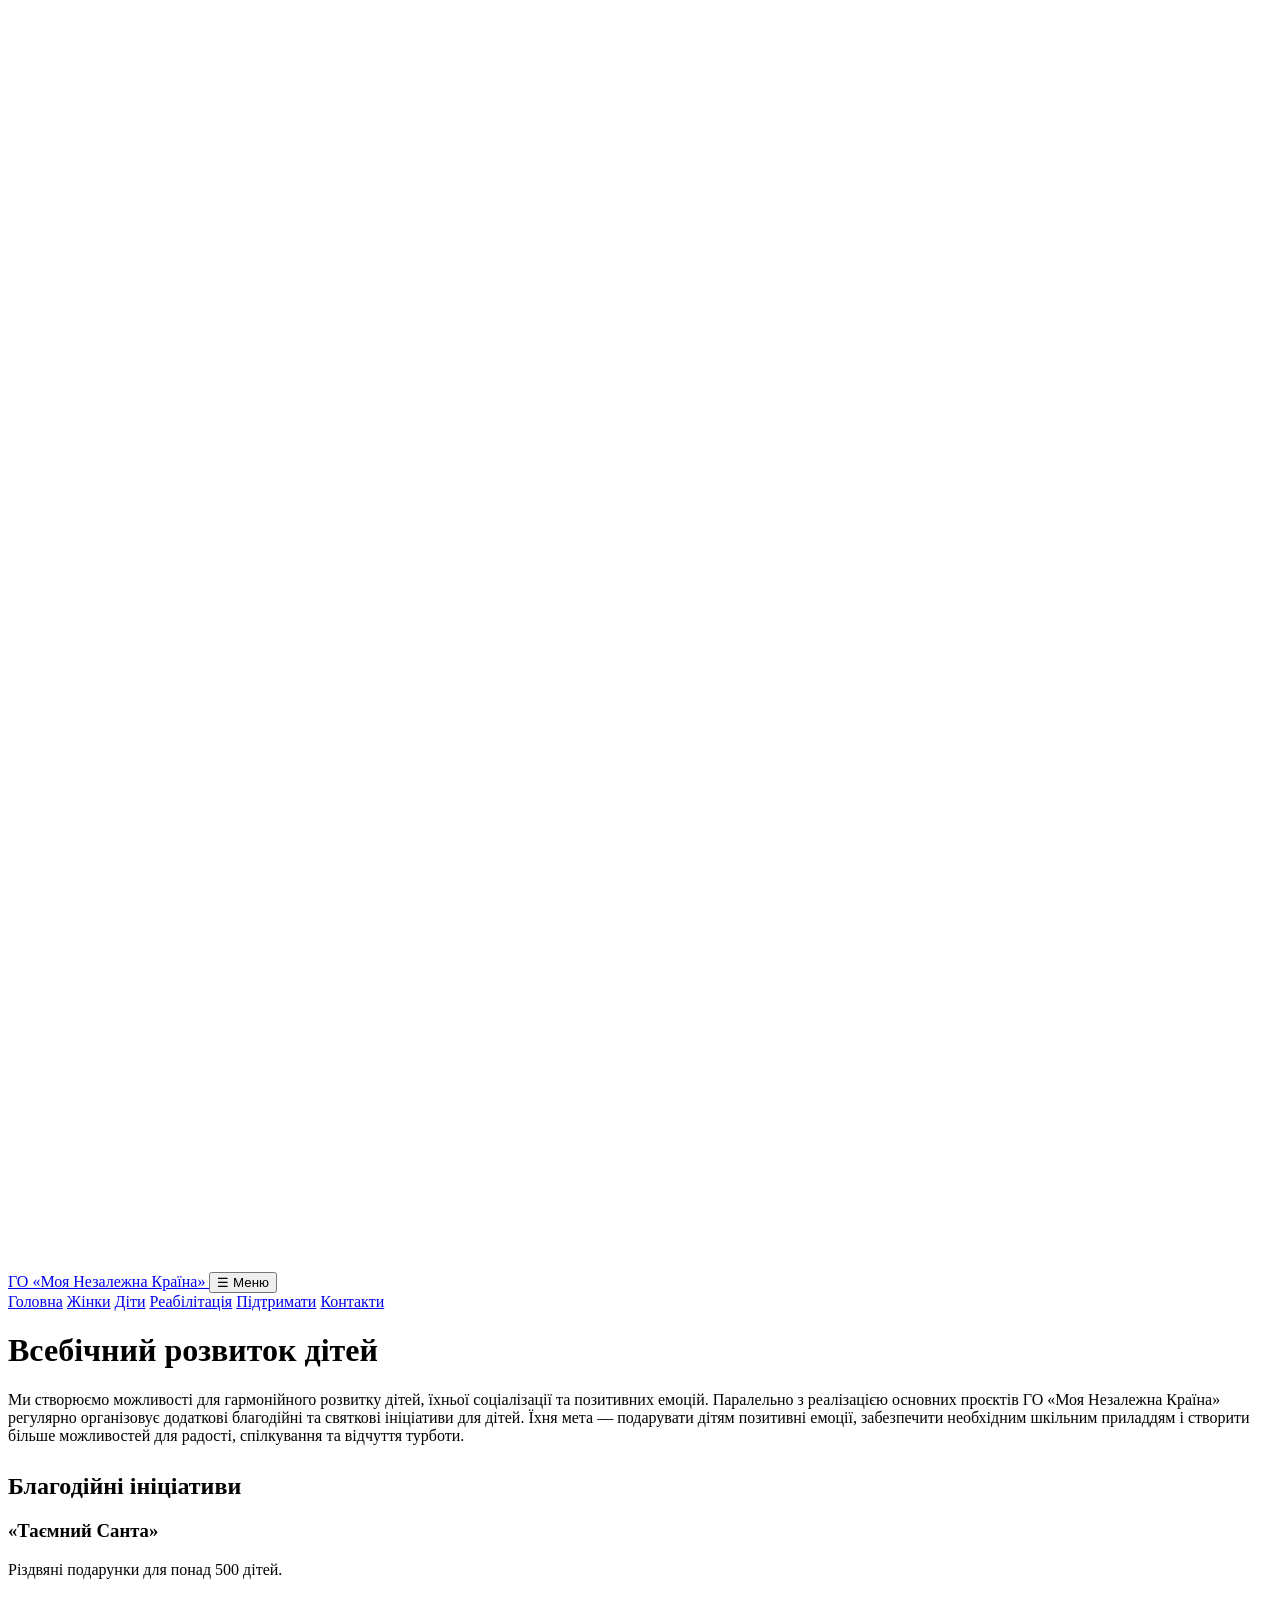
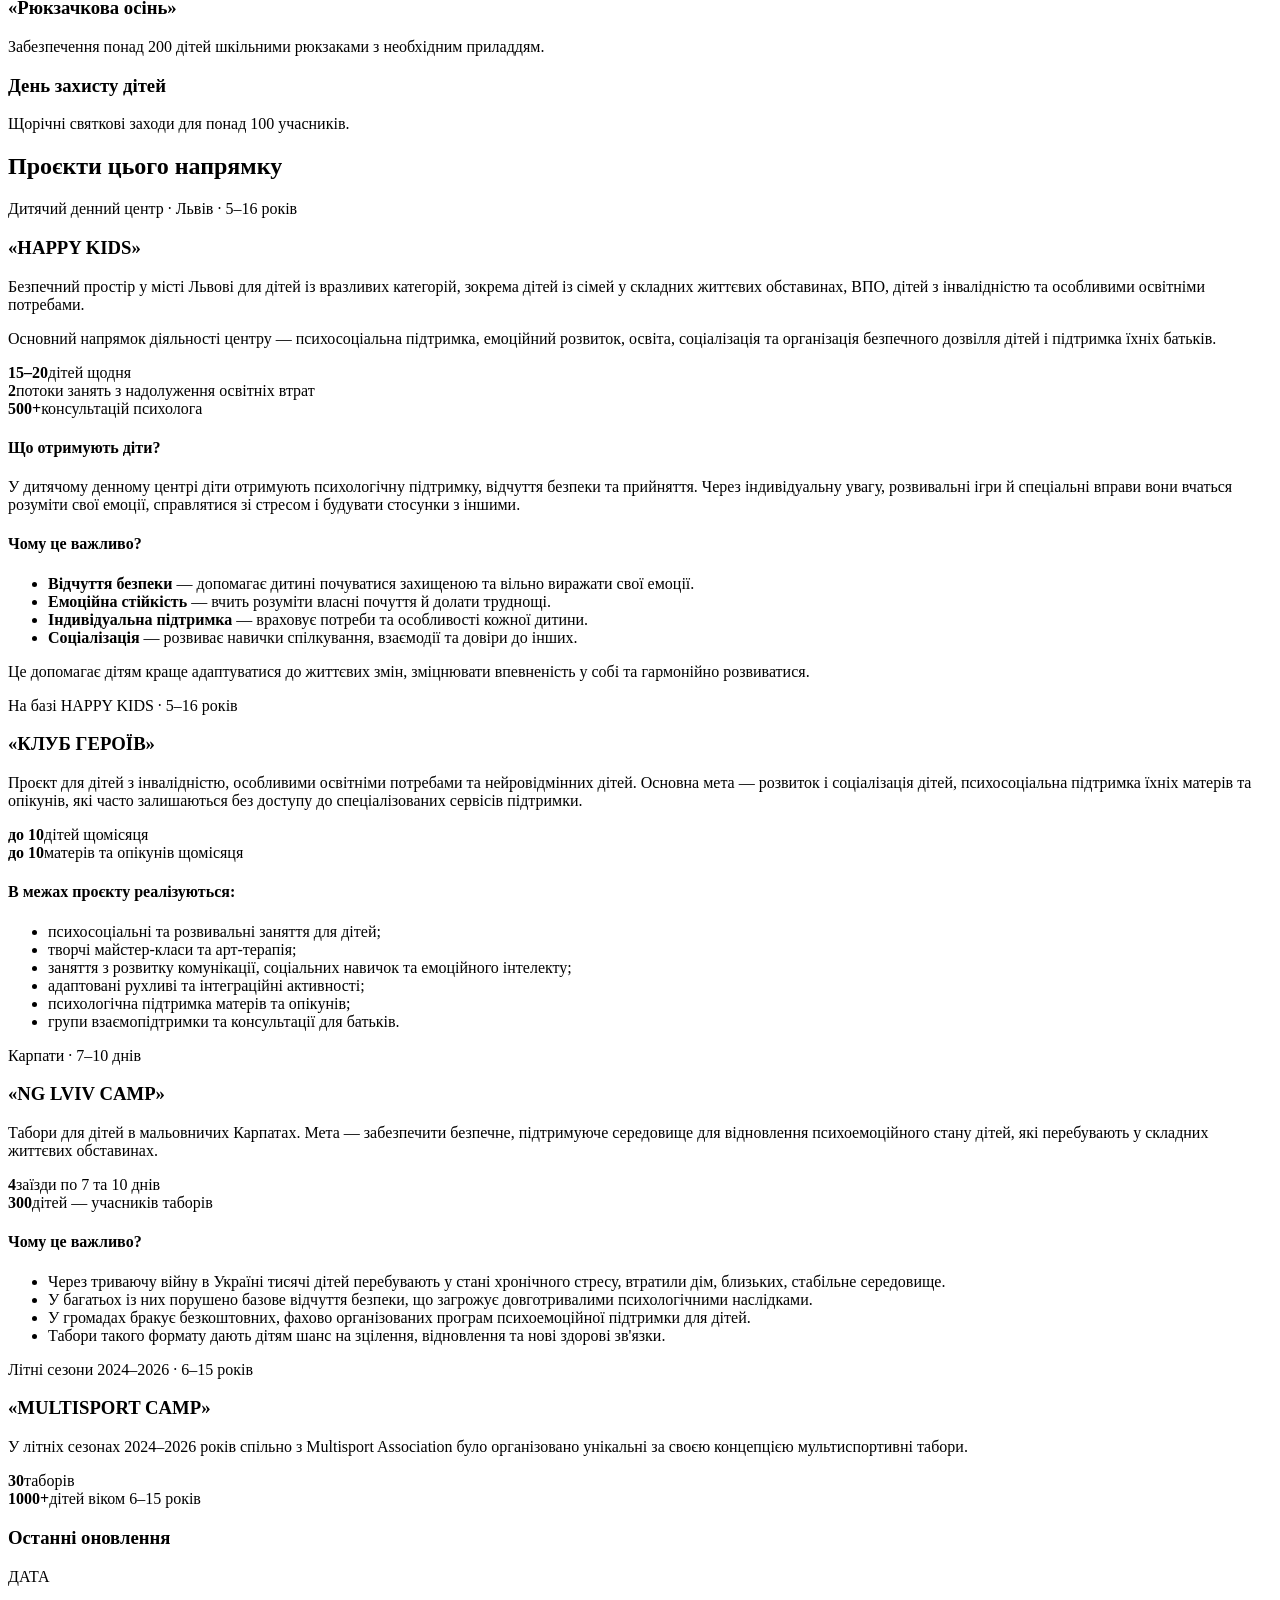
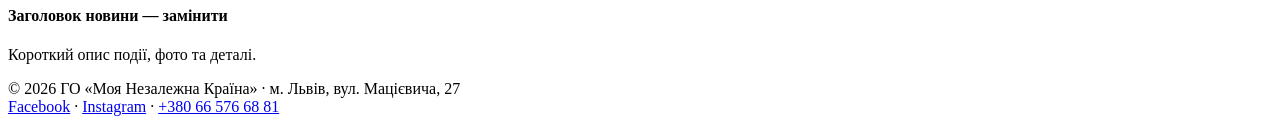
==== children.html @ 107d7c37 "Add children.html for HAPPY KIDS center This file contains the HTML structure for the 'children' pag" ====
<!DOCTYPE html>
<html lang="uk">
<head>
<meta charset="UTF-8">
<meta name="viewport" content="width=device-width, initial-scale=1.0">
<title>Дитячий центр HAPPY KIDS, дитячі табори, Клуб Героїв — Львів | ГО «Моя Незалежна Країна»</title>
<meta name="description" content="Дитячий денний центр HAPPY KIDS у Львові, «Клуб Героїв» для дітей з інвалідністю, табори NG LVIV CAMP у Карпатах та MULTISPORT CAMP, благодійні ініціативи для дітей.">
<link rel="preconnect" href="https://fonts.googleapis.com">
<link rel="preconnect" href="https://fonts.gstatic.com" crossorigin>
<link href="https://fonts.googleapis.com/css2?family=Baloo+2:wght@500;600;700;800&family=Nunito:wght@400;600;700;800&display=swap" rel="stylesheet">
<link rel="stylesheet" href="style.css">
</head>
<body>

<header>
  <div class="header-inner">
    <a class="brand" href="index.html">
      <!-- ЛОГОТИП: завантажте файл logo.png у папку images -->
      <img class="logo-img" src="images/logo.png" alt="Логотип ГО «Моя Незалежна Країна»"
           onerror="this.style.display='none';this.nextElementSibling.style.display='flex'">
      <span class="brand-mark"><svg viewBox="0 0 24 24" fill="none" xmlns="http://www.w3.org/2000/svg"><path d="M12 21s-7.5-4.6-10-9.1C.4 8.7 1.8 5 5.4 4.2 8 3.6 10 5 12 7.3 14 5 16 3.6 18.6 4.2 22.2 5 23.6 8.7 22 11.9 19.5 16.4 12 21 12 21z" fill="#ffffff"/></svg></span>
      ГО «Моя Незалежна Країна»
    </a>
    <button class="nav-toggle" onclick="document.getElementById('mainnav').classList.toggle('open')">☰ Меню</button>
    <nav id="mainnav">
      <a href="index.html">Головна</a>
      <a href="women.html">Жінки</a>
      <a href="children.html" class="active">Діти</a>
      <a href="rehab.html">Реабілітація</a>
      <a href="support.html">Підтримати</a>
      <a href="contact.html">Контакти</a>
    </nav>
  </div>
</header>

<main>

<div class="wrap">
  <div class="page-hero">
    <h1>Всебічний розвиток дітей</h1>
    <div class="underline"></div>
  </div>
</div>

<section>
  <div class="wrap">
    <div class="prose">
      <p>Ми створюємо можливості для гармонійного розвитку дітей, їхньої соціалізації та позитивних емоцій. Паралельно з реалізацією основних проєктів ГО «Моя Незалежна Країна» регулярно організовує додаткові благодійні та святкові ініціативи для дітей. Їхня мета — подарувати дітям позитивні емоції, забезпечити необхідним шкільним приладдям і створити більше можливостей для радості, спілкування та відчуття турботи.</p>
    </div>

    <div class="section-head" style="margin-top:28px;">
      <h2>Благодійні ініціативи</h2>
      <div class="underline"></div>
    </div>
    <div class="card-grid">
      <div class="card"><h3>«Таємний Санта»</h3><p>Різдвяні подарунки для понад 500 дітей.</p></div>
      <div class="card"><h3>«Рюкзачкова осінь»</h3><p>Забезпечення понад 200 дітей шкільними рюкзаками з необхідним приладдям.</p></div>
      <div class="card"><h3>День захисту дітей</h3><p>Щорічні святкові заходи для понад 100 учасників.</p></div>
    </div>

    <div class="photo-trio">
      <div class="img-slot" data-label="Фото: «Таємний Санта»"><img src="images/kids-initiative-1.jpg" alt="Фото: «Таємний Санта»" loading="lazy" onerror="this.remove()"></div>
      <div class="img-slot" data-label="Фото: «Рюкзачкова осінь»"><img src="images/kids-initiative-2.jpg" alt="Фото: «Рюкзачкова осінь»" loading="lazy" onerror="this.remove()"></div>
      <div class="img-slot" data-label="Фото: День захисту дітей"><img src="images/kids-initiative-3.jpg" alt="Фото: День захисту дітей" loading="lazy" onerror="this.remove()"></div>
    </div>
  </div>
</section>

<section class="soft">
  <div class="wrap">
    <div class="section-head">
      <h2>Проєкти цього напрямку</h2>
      <div class="underline"></div>
    </div>

    <div class="project">
      <div>
        <span class="tag">Дитячий денний центр · Львів · 5–16 років</span>
        <h3>«HAPPY KIDS»</h3>
        <p>Безпечний простір у місті Львові для дітей із вразливих категорій, зокрема дітей із сімей у складних життєвих обставинах, ВПО, дітей з інвалідністю та особливими освітніми потребами.</p>
        <p>Основний напрямок діяльності центру — психосоціальна підтримка, емоційний розвиток, освіта, соціалізація та організація безпечного дозвілля дітей і підтримка їхніх батьків.</p>
        <div class="mini-numbers">
          <div><b>15–20</b>дітей щодня</div>
          <div><b>2</b>потоки занять з надолуження освітніх втрат</div>
          <div><b>500+</b>консультацій психолога</div>
        </div>
      </div>
      <div>
        <div class="img-slot" data-label="Фото: дитячий центр HAPPY KIDS"><img src="images/happykids-1.jpg" alt="Фото: дитячий центр HAPPY KIDS" loading="lazy" onerror="this.remove()"></div>
        <h4>Що отримують діти?</h4>
        <p>У дитячому денному центрі діти отримують психологічну підтримку, відчуття безпеки та прийняття. Через індивідуальну увагу, розвивальні ігри й спеціальні вправи вони вчаться розуміти свої емоції, справлятися зі стресом і будувати стосунки з іншими.</p>
        <h4>Чому це важливо?</h4>
        <ul>
          <li><b>Відчуття безпеки</b> — допомагає дитині почуватися захищеною та вільно виражати свої емоції.</li>
          <li><b>Емоційна стійкість</b> — вчить розуміти власні почуття й долати труднощі.</li>
          <li><b>Індивідуальна підтримка</b> — враховує потреби та особливості кожної дитини.</li>
          <li><b>Соціалізація</b> — розвиває навички спілкування, взаємодії та довіри до інших.</li>
        </ul>
        <p>Це допомагає дітям краще адаптуватися до життєвих змін, зміцнювати впевненість у собі та гармонійно розвиватися.</p>
      </div>
    </div>

    <div class="project">
      <div>
        <span class="tag">На базі HAPPY KIDS · 5–16 років</span>
        <h3>«КЛУБ ГЕРОЇВ»</h3>
        <p>Проєкт для дітей з інвалідністю, особливими освітніми потребами та нейровідмінних дітей. Основна мета — розвиток і соціалізація дітей, психосоціальна підтримка їхніх матерів та опікунів, які часто залишаються без доступу до спеціалізованих сервісів підтримки.</p>
        <div class="mini-numbers">
          <div><b>до 10</b>дітей щомісяця</div>
          <div><b>до 10</b>матерів та опікунів щомісяця</div>
        </div>
      </div>
      <div>
        <div class="img-slot" data-label="Фото: «Клуб Героїв»"><img src="images/heroes-1.jpg" alt="Фото: «Клуб Героїв»" loading="lazy" onerror="this.remove()"></div>
        <h4>В межах проєкту реалізуються:</h4>
        <ul>
          <li>психосоціальні та розвивальні заняття для дітей;</li>
          <li>творчі майстер-класи та арт-терапія;</li>
          <li>заняття з розвитку комунікації, соціальних навичок та емоційного інтелекту;</li>
          <li>адаптовані рухливі та інтеграційні активності;</li>
          <li>психологічна підтримка матерів та опікунів;</li>
          <li>групи взаємопідтримки та консультації для батьків.</li>
        </ul>
      </div>
    </div>

    <div class="project">
      <div>
        <span class="tag">Карпати · 7–10 днів</span>
        <h3>«NG LVIV CAMP»</h3>
        <p>Табори для дітей в мальовничих Карпатах. Мета — забезпечити безпечне, підтримуюче середовище для відновлення психоемоційного стану дітей, які перебувають у складних життєвих обставинах.</p>
        <div class="mini-numbers">
          <div><b>4</b>заїзди по 7 та 10 днів</div>
          <div><b>300</b>дітей — учасників таборів</div>
        </div>
      </div>
      <div>
        <div class="img-slot" data-label="Фото: NG LVIV CAMP"><img src="images/camp-1.jpg" alt="Фото: NG LVIV CAMP" loading="lazy" onerror="this.remove()"></div>
        <h4>Чому це важливо?</h4>
        <ul>
          <li>Через триваючу війну в Україні тисячі дітей перебувають у стані хронічного стресу, втратили дім, близьких, стабільне середовище.</li>
          <li>У багатьох із них порушено базове відчуття безпеки, що загрожує довготривалими психологічними наслідками.</li>
          <li>У громадах бракує безкоштовних, фахово організованих програм психоемоційної підтримки для дітей.</li>
          <li>Табори такого формату дають дітям шанс на зцілення, відновлення та нові здорові зв'язки.</li>
        </ul>
      </div>
    </div>

    <div class="project">
      <div>
        <span class="tag">Літні сезони 2024–2026 · 6–15 років</span>
        <h3>«MULTISPORT CAMP»</h3>
        <p>У літніх сезонах 2024–2026 років спільно з Multisport Association було організовано унікальні за своєю концепцією мультиспортивні табори.</p>
        <div class="mini-numbers">
          <div><b>30</b>таборів</div>
          <div><b>1000+</b>дітей віком 6–15 років</div>
        </div>
      </div>
      <div>
        <div class="img-slot" data-label="Фото: MULTISPORT CAMP"><img src="images/multisport-1.jpg" alt="Фото: MULTISPORT CAMP" loading="lazy" onerror="this.remove()"></div>
      </div>
    </div>
  </div>
</section>

<section>
  <div class="wrap">
    
    <div class="updates">
      <h3 class="label">Останні оновлення</h3>
      <div class="update-item">
        <div class="update-date">ДАТА</div>
        <div><h4>Заголовок новини — замінити</h4><p>Короткий опис події, фото та деталі.</p></div>
      </div>
    </div>
  </div>
</section>

</main>

<footer>
  <div class="wrap foot">
    <div>© 2026 ГО «Моя Незалежна Країна» · м. Львів, вул. Мацієвича, 27</div>
    <div>
      <a href="https://www.facebook.com/mnk.org" target="_blank" rel="noopener">Facebook</a> ·
      <a href="https://www.instagram.com/moyanezalejnaua/" target="_blank" rel="noopener">Instagram</a> ·
      <a href="tel:+380665766881">+380 66 576 68 81</a>
    </div>
  </div>
</footer>

</body>
</html>
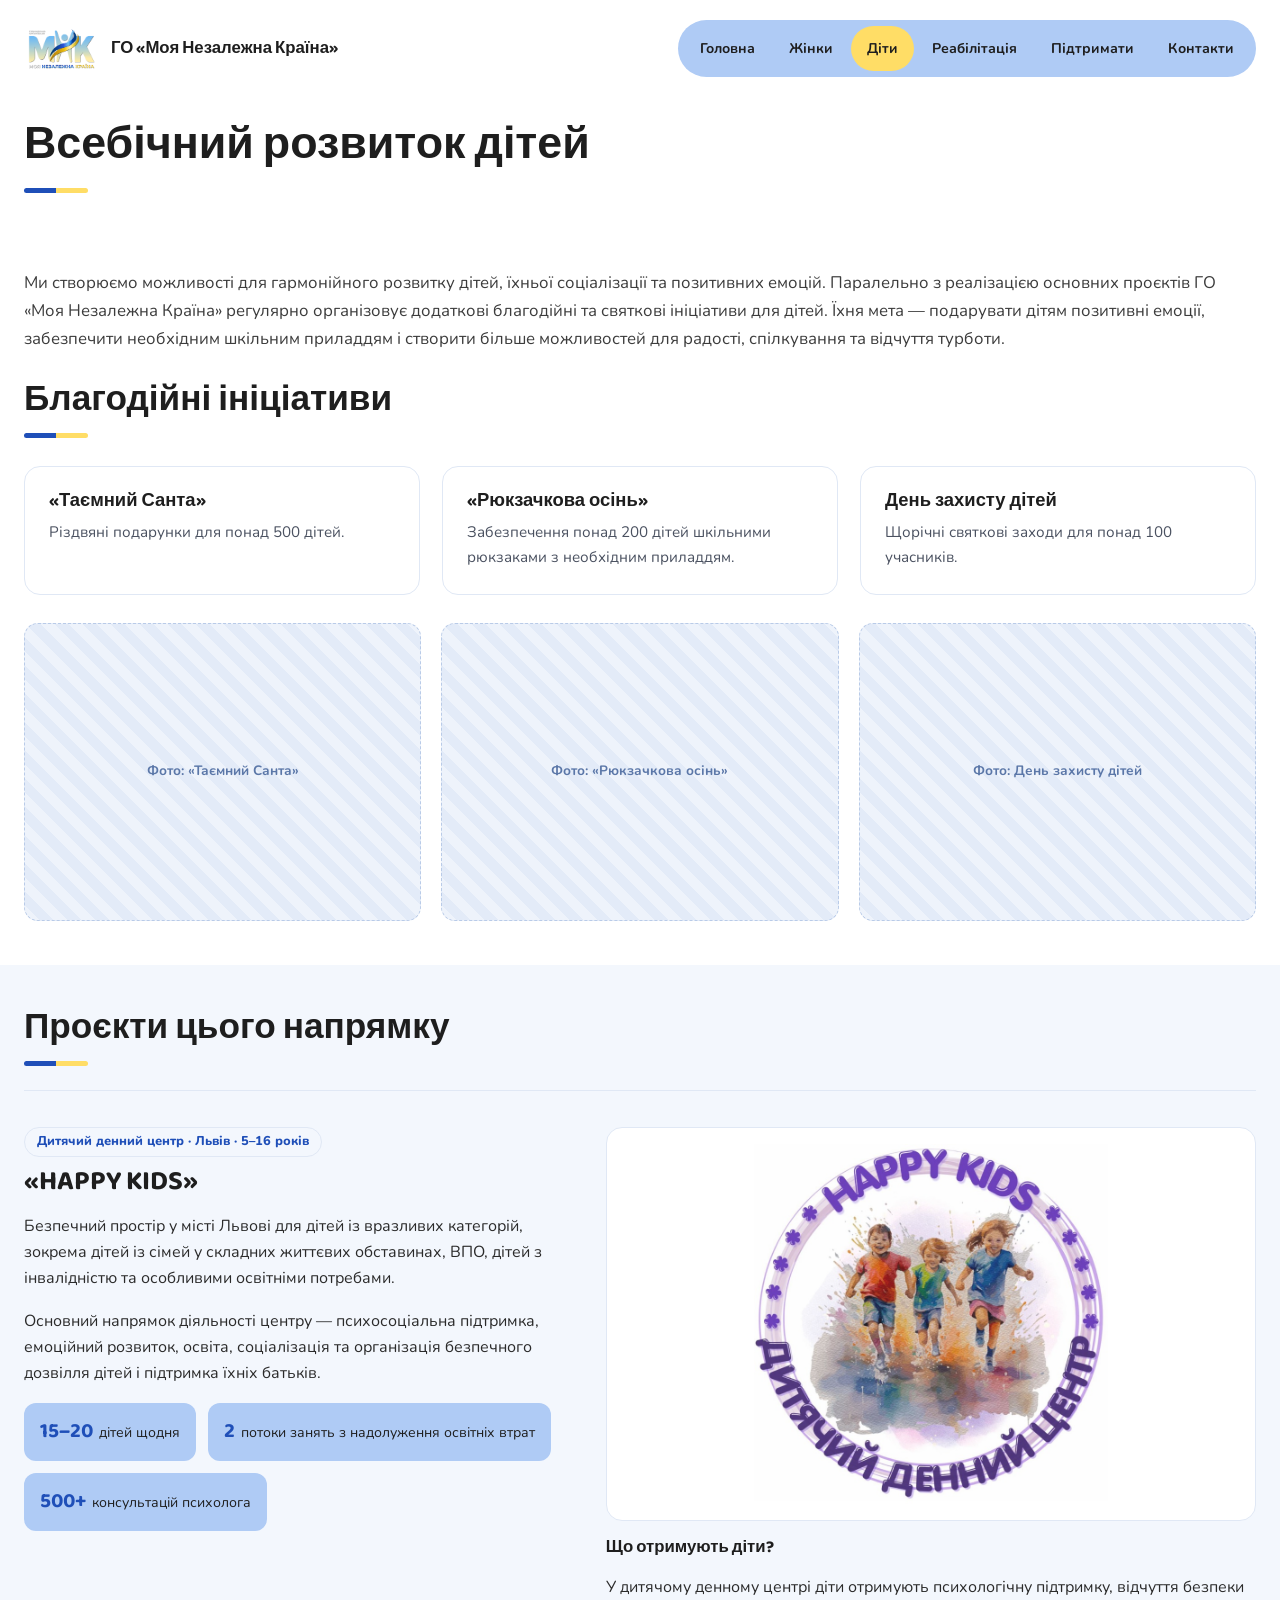
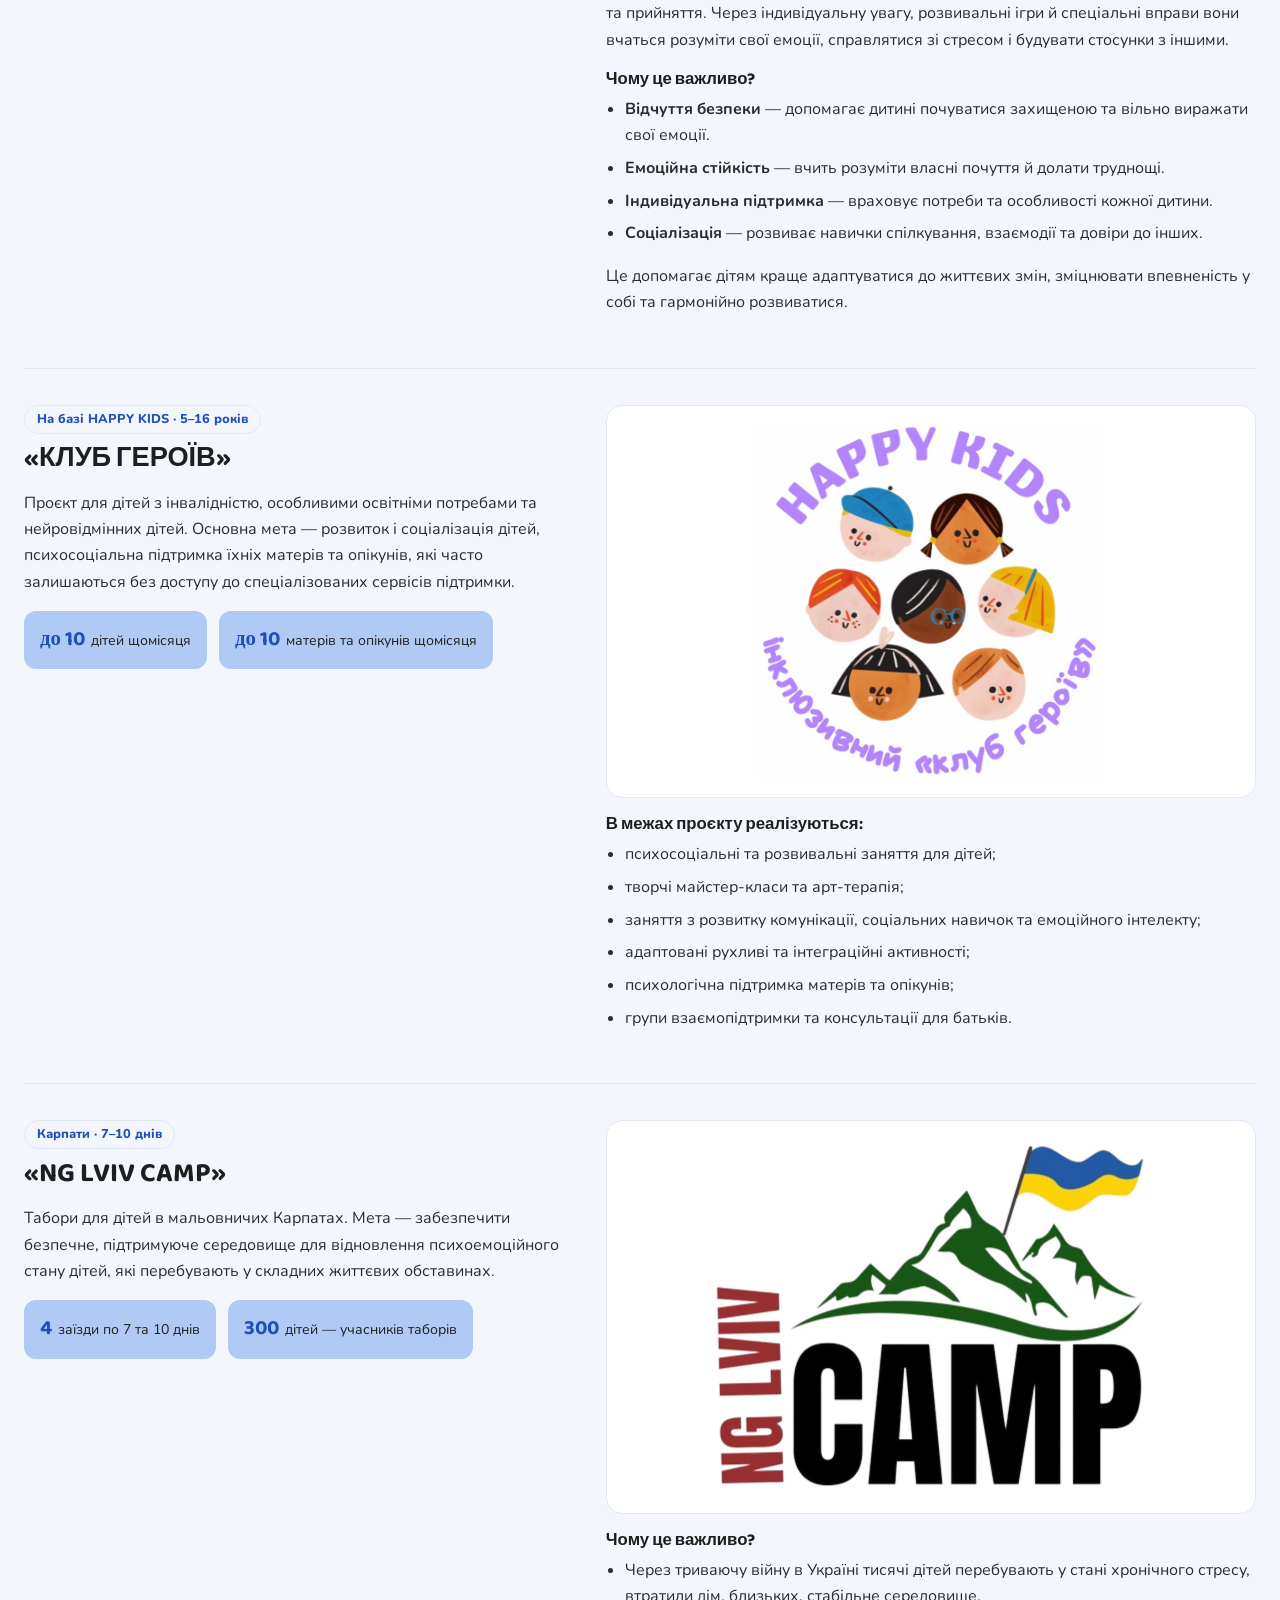
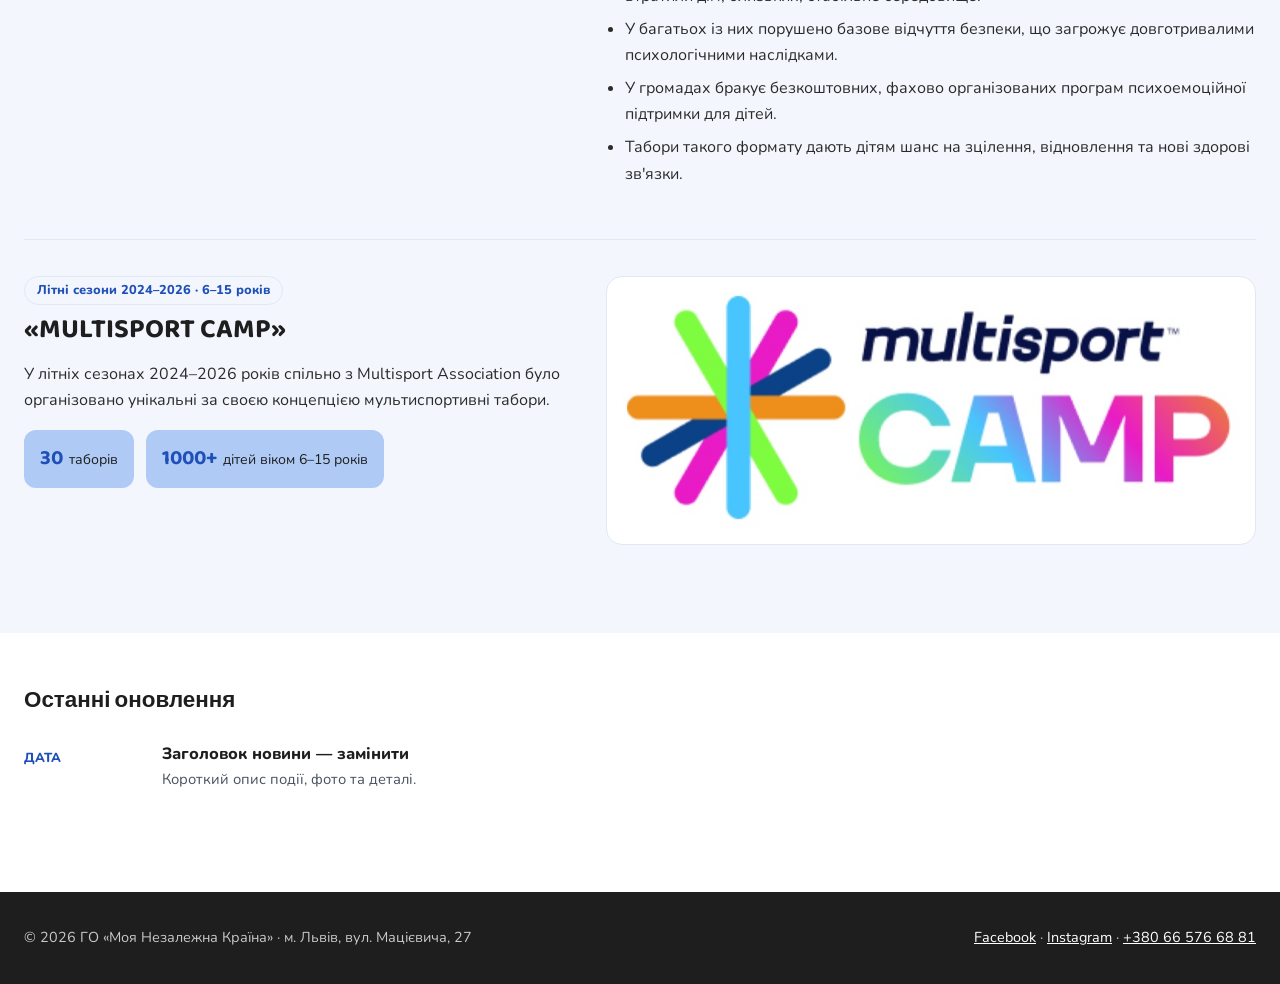
==== commit 8985680c: "Restructure homepage and restyle site in logo colours - Homepage: full-width hero with buttons, 10 0" ====
--- a/children.html
+++ b/children.html
@@ -86,7 +86,7 @@
         </div>
       </div>
       <div>
-        <div class="img-slot" data-label="Фото: дитячий центр HAPPY KIDS"><img src="images/happykids-1.jpg" alt="Фото: дитячий центр HAPPY KIDS" loading="lazy" onerror="this.remove()"></div>
+        <div class="project-logo"><img src="images/happykids-logo.jpg" alt="Логотип дитячого денного центру HAPPY KIDS" loading="lazy"></div>
         <h4>Що отримують діти?</h4>
         <p>У дитячому денному центрі діти отримують психологічну підтримку, відчуття безпеки та прийняття. Через індивідуальну увагу, розвивальні ігри й спеціальні вправи вони вчаться розуміти свої емоції, справлятися зі стресом і будувати стосунки з іншими.</p>
         <h4>Чому це важливо?</h4>
@@ -111,7 +111,7 @@
         </div>
       </div>
       <div>
-        <div class="img-slot" data-label="Фото: «Клуб Героїв»"><img src="images/heroes-1.jpg" alt="Фото: «Клуб Героїв»" loading="lazy" onerror="this.remove()"></div>
+        <div class="project-logo"><img src="images/heroes-logo.jpg" alt="Логотип інклюзивного «Клубу героїв» HAPPY KIDS" loading="lazy"></div>
         <h4>В межах проєкту реалізуються:</h4>
         <ul>
           <li>психосоціальні та розвивальні заняття для дітей;</li>
@@ -135,7 +135,7 @@
         </div>
       </div>
       <div>
-        <div class="img-slot" data-label="Фото: NG LVIV CAMP"><img src="images/camp-1.jpg" alt="Фото: NG LVIV CAMP" loading="lazy" onerror="this.remove()"></div>
+        <div class="project-logo"><img src="images/nglvivcamp-logo.jpg" alt="Логотип NG LVIV CAMP" loading="lazy"></div>
         <h4>Чому це важливо?</h4>
         <ul>
           <li>Через триваючу війну в Україні тисячі дітей перебувають у стані хронічного стресу, втратили дім, близьких, стабільне середовище.</li>
@@ -157,7 +157,7 @@
         </div>
       </div>
       <div>
-        <div class="img-slot" data-label="Фото: MULTISPORT CAMP"><img src="images/multisport-1.jpg" alt="Фото: MULTISPORT CAMP" loading="lazy" onerror="this.remove()"></div>
+        <div class="project-logo"><img src="images/multisport-logo.jpg" alt="Логотип MULTISPORT CAMP" loading="lazy"></div>
       </div>
     </div>
   </div>
--- a/style.css
+++ b/style.css
@@ -0,0 +1,281 @@
+:root{
+  --accent:#AFCBF5;
+  --accent-dark:#1F4FB8;
+  --yellow:#FFDD66;
+  --ink:#1E1E1E;
+  --charcoal:#2B2B2B;
+  --paper:#FFFFFF;
+  --soft:#F3F7FD;
+  --line:#E0E8F5;
+}
+*{box-sizing:border-box;}
+html{scroll-behavior:smooth;}
+body{
+  margin:0;
+  font-family:'Nunito',sans-serif;
+  color:var(--charcoal);
+  background:var(--paper);
+  line-height:1.65;
+}
+h1,h2,h3,h4{
+  font-family:'Baloo 2',sans-serif;
+  color:var(--ink);
+  margin:0 0 .4em 0;
+  line-height:1.1;
+  font-weight:700;
+}
+a{color:var(--accent-dark);}
+img{max-width:100%;display:block;}
+.wrap{max-width:1280px;margin:0 auto;padding:0 24px;}
+
+/* HEADER */
+header{background:var(--paper);padding:20px 0;}
+.header-inner{
+  max-width:1280px;margin:0 auto;padding:0 24px;
+  display:flex;align-items:center;justify-content:space-between;gap:16px;
+}
+.brand{
+  display:flex;align-items:center;gap:12px;
+  font-family:'Baloo 2',sans-serif;font-size:1.05rem;font-weight:700;
+  color:var(--ink);text-decoration:none;flex-shrink:0;white-space:nowrap;
+}
+.brand .logo-img{height:50px;width:auto;}
+.brand-mark{
+  width:46px;height:46px;border-radius:50%;background:var(--accent);
+  display:none;align-items:center;justify-content:center;flex-shrink:0;
+}
+.brand-mark svg{width:22px;height:22px;}
+
+nav{
+  display:flex;flex-wrap:nowrap;gap:2px;
+  background:var(--accent);border-radius:40px;padding:6px;
+  overflow-x:auto;scrollbar-width:none;
+}
+nav::-webkit-scrollbar{display:none;}
+nav a{
+  color:var(--ink);text-decoration:none;
+  font-family:'Nunito',sans-serif;font-size:.88rem;font-weight:700;
+  padding:11px 16px;border-radius:30px;white-space:nowrap;flex-shrink:0;
+  transition:background .15s,color .15s;
+}
+nav a:hover{background:rgba(255,255,255,.45);}
+nav a.active{background:var(--yellow);color:var(--ink);}
+.nav-toggle{
+  display:none;background:var(--accent);border:none;color:var(--ink);
+  padding:10px 16px;border-radius:30px;font-size:.95rem;font-weight:700;cursor:pointer;
+}
+@media (max-width:980px){
+  .header-inner{flex-wrap:wrap;}
+  nav{display:none;width:100%;flex-direction:column;margin-top:12px;border-radius:16px;}
+  nav.open{display:flex;}
+  .nav-toggle{display:block;}
+  nav a{border-radius:10px;}
+}
+
+/* IMAGE SLOTS: show a placeholder until the real photo exists */
+.img-slot{
+  position:relative;aspect-ratio:4/3;border-radius:14px;overflow:hidden;
+  background:repeating-linear-gradient(45deg,#EEF3FB,#EEF3FB 10px,#E3EBF8 10px,#E3EBF8 20px);
+  border:1px dashed #b9cbe8;
+}
+.img-slot::before{
+  content:attr(data-label);position:absolute;inset:0;z-index:0;
+  display:flex;align-items:center;justify-content:center;text-align:center;
+  padding:12px;color:#5b77a8;font-size:.85rem;font-weight:700;
+}
+.img-slot img{
+  position:absolute;inset:0;z-index:1;width:100%;height:100%;object-fit:cover;
+}
+.img-slot.wide{aspect-ratio:5/4;border-radius:18px;}
+
+/* HERO */
+.hero{padding:20px 0 0;}
+.hero-grid{display:grid;grid-template-columns:1fr 1.1fr;gap:40px;align-items:center;}
+.hero h1{font-size:3.2rem;text-transform:uppercase;letter-spacing:.5px;}
+.hero p.lede{font-size:1.1rem;max-width:520px;color:#454545;margin-top:20px;}
+.page-hero{padding:24px 0 8px;}
+.page-hero h1{font-size:2.8rem;}
+@media (max-width:920px){
+  .hero-grid{grid-template-columns:1fr;}
+  .hero h1{font-size:2.2rem;}
+  .page-hero h1{font-size:2rem;}
+}
+
+/* SECTIONS */
+main section{padding:44px 0;}
+.section-head h2{font-size:2.2rem;}
+.underline{width:64px;height:5px;background:linear-gradient(90deg,var(--accent-dark) 50%,var(--yellow) 50%);border-radius:4px;margin:14px 0 24px;}
+.prose{font-size:1.05rem;color:#3c3c3c;}
+.prose p{margin:0 0 1em;}
+.prose ul{padding-left:1.2em;margin:0 0 1em;}
+.prose li{margin-bottom:.5em;}
+.soft{background:var(--soft);}
+
+.card-grid{
+  display:grid;grid-template-columns:repeat(auto-fit,minmax(260px,1fr));
+  gap:22px;margin-top:28px;
+}
+.card{
+  background:var(--paper);border:1px solid var(--line);border-radius:16px;padding:24px;
+}
+.soft .card{background:var(--paper);}
+.card h3{font-size:1.15rem;margin-bottom:8px;}
+.card p{font-size:.95rem;color:#4a5160;margin:0;}
+.card-link{
+  display:block;text-decoration:none;background:var(--soft);
+  border:1px solid var(--line);border-radius:16px;padding:26px;
+  transition:transform .15s,box-shadow .15s,border-color .15s;
+}
+.card-link:hover{transform:translateY(-3px);box-shadow:0 10px 24px rgba(0,0,0,.07);border-color:var(--accent);}
+.card-link h3{font-size:1.2rem;margin-bottom:8px;}
+.card-link p{font-size:.95rem;color:#4a5160;margin:0;}
+.card-arrow{display:inline-block;margin-top:14px;font-weight:800;color:var(--accent-dark);font-size:.9rem;}
+
+/* NUMBERS BAR */
+.numbers{
+  display:grid;grid-template-columns:repeat(auto-fit,minmax(180px,1fr));gap:24px;
+  background:var(--accent);border-radius:18px;padding:30px 32px;margin:28px 0;
+}
+.numbers b{display:block;font-family:'Baloo 2';font-size:2.6rem;line-height:1;color:var(--accent-dark);}
+.numbers span{display:block;margin-top:8px;font-size:.9rem;color:var(--ink);}
+
+/* PROJECT BLOCKS */
+.project{
+  display:grid;grid-template-columns:1fr 1.2fr;gap:40px;align-items:start;
+  padding:36px 0;border-top:1px solid var(--line);
+}
+.project:first-of-type,h3 + .project{border-top:none;}
+.project h3{font-size:1.7rem;}
+.project .tag{
+  display:inline-block;background:var(--soft);border:1px solid var(--line);
+  border-radius:20px;padding:3px 12px;font-size:.8rem;font-weight:800;color:var(--accent-dark);margin-bottom:10px;
+}
+.project h4{font-size:1.05rem;margin:18px 0 6px;}
+.project ul{padding-left:1.2em;margin:0 0 1em;}
+.project li{margin-bottom:.4em;}
+.project .mini-numbers{
+  display:flex;flex-wrap:wrap;gap:12px;margin-top:16px;
+}
+.project .mini-numbers div{
+  background:var(--accent);color:var(--ink);border-radius:12px;padding:12px 16px;font-size:.88rem;
+}
+.project .mini-numbers b{color:var(--accent-dark);font-family:'Baloo 2';font-size:1.3rem;margin-right:6px;}
+@media (max-width:860px){.project{grid-template-columns:1fr;gap:20px;}}
+
+.photo-trio{display:grid;grid-template-columns:repeat(3,1fr);gap:20px;margin-top:28px;}
+@media (max-width:820px){.photo-trio{grid-template-columns:1fr;}}
+
+.quote{
+  border-left:5px solid var(--accent);background:var(--soft);
+  padding:20px 24px;border-radius:0 14px 14px 0;margin:24px 0;
+}
+.quote p{margin:0 0 6px;font-size:1.1rem;font-style:italic;color:var(--ink);}
+.quote span{font-weight:800;font-size:.9rem;color:var(--accent-dark);}
+
+.cta{
+  background:var(--accent);border-radius:20px;padding:36px 40px;
+  display:flex;flex-wrap:wrap;gap:20px;align-items:center;justify-content:space-between;
+}
+.cta h2{margin:0;font-size:1.8rem;}
+.btn{
+  display:inline-block;background:var(--ink);color:#fff;text-decoration:none;
+  font-weight:800;padding:14px 28px;border-radius:30px;font-size:1rem;
+}
+.btn:hover{background:#000;}
+.btn.alt{background:var(--accent);color:var(--ink);}
+
+.updates{margin-top:12px;}
+.updates h3.label{font-size:1.4rem;margin-bottom:16px;}
+.update-item{
+  display:grid;grid-template-columns:120px 1fr;gap:18px;
+  padding:16px 0;border-bottom:1px solid var(--line);
+}
+.update-item:last-child{border-bottom:none;}
+.update-date{font-size:.82rem;color:var(--accent-dark);font-weight:800;padding-top:2px;}
+.update-item h4{margin:0 0 4px;font-size:1.02rem;font-family:'Nunito';font-weight:800;}
+.update-item p{margin:0;font-size:.92rem;color:#4a5160;}
+
+/* INFO BLOCKS (contact / support) */
+.info-grid{display:grid;grid-template-columns:1fr 1fr;gap:28px;margin-top:20px;}
+@media (max-width:760px){.info-grid{grid-template-columns:1fr;}}
+.info-block{background:var(--soft);border-radius:16px;padding:28px;}
+.info-block h3{font-size:1.05rem;color:var(--accent-dark);margin:0 0 4px;}
+.info-block p{margin:0 0 18px;font-size:1rem;word-break:break-word;}
+.info-block p:last-child{margin-bottom:0;}
+.mono{font-family:ui-monospace,Menlo,Consolas,monospace;font-size:.95rem;}
+
+footer{background:var(--ink);color:#c9c9c9;padding:34px 0;font-size:.9rem;margin-top:40px;}
+footer .foot{display:flex;flex-wrap:wrap;gap:24px;justify-content:space-between;align-items:center;}
+footer a{color:#fff;}
+
+/* HOME: full-width hero on a background photo */
+.hero-banner{
+  position:relative;min-height:78vh;display:flex;align-items:center;justify-content:center;
+  text-align:center;color:#fff;padding:80px 24px;
+  background:#14254a url('images/hero.jpg') center/cover no-repeat;
+}
+.hero-banner::before{
+  content:"";position:absolute;inset:0;
+  background:linear-gradient(180deg,rgba(10,20,45,.55),rgba(10,20,45,.7));
+}
+.hero-banner .hero-inner{position:relative;max-width:900px;}
+.hero-banner h1{
+  color:#fff;font-size:3.4rem;text-transform:uppercase;letter-spacing:.5px;
+  text-shadow:0 2px 18px rgba(0,0,0,.35);
+}
+.hero-actions{display:flex;flex-wrap:wrap;gap:14px;justify-content:center;margin-top:30px;}
+.btn.light{background:#fff;color:var(--ink);}
+.btn.light:hover{background:var(--accent);}
+.btn.yellow{background:var(--yellow);color:var(--ink);}
+.btn.yellow:hover{background:#F7D04E;}
+@media (max-width:760px){.hero-banner{min-height:70vh;}.hero-banner h1{font-size:2rem;}}
+
+/* HOME: headline number */
+.big-stat{text-align:center;padding:44px 40px;margin-top:48px;background:var(--accent);border-radius:20px;}
+.big-stat b{
+  display:block;font-family:'Baloo 2',sans-serif;font-size:5.5rem;line-height:1;color:var(--ink);
+}
+.big-stat span{display:block;margin-top:10px;font-size:1.35rem;color:var(--ink);font-weight:700;}
+@media (max-width:760px){.big-stat b{font-size:3.8rem;}.big-stat span{font-size:1.1rem;}}
+
+.lead-name{font-weight:800;color:var(--ink);}
+.mission{
+  background:var(--soft);border-left:5px solid var(--accent-dark);
+  border-radius:0 14px 14px 0;padding:20px 24px;margin:20px 0;
+}
+.mission b{color:var(--accent-dark);}
+
+/* HOME: values with icons on a blue panel */
+.values-panel{background:var(--accent);border-radius:20px;padding:34px;margin-top:28px;}
+.values{display:grid;grid-template-columns:repeat(auto-fit,minmax(240px,1fr));gap:24px;}
+.value{display:flex;gap:16px;align-items:flex-start;}
+.value svg{flex-shrink:0;width:48px;height:48px;color:var(--ink);}
+.value h3{font-size:1.1rem;margin-bottom:4px;text-transform:uppercase;}
+.value p{margin:0;font-size:.95rem;color:#24304a;}
+
+/* HOME: directions overview */
+.directions{
+  display:grid;grid-template-columns:repeat(2,1fr);gap:20px;margin-top:28px;
+}
+@media (max-width:760px){.directions{grid-template-columns:1fr;}}
+.direction{
+  display:block;text-decoration:none;color:inherit;background:var(--paper);
+  border:1px solid var(--line);border-top:5px solid var(--accent-dark);border-radius:14px;padding:22px 24px;
+  transition:transform .15s,box-shadow .15s;
+}
+a.direction:hover{transform:translateY(-3px);box-shadow:0 10px 24px rgba(0,0,0,.07);}
+.direction h3{font-size:1.15rem;text-transform:uppercase;letter-spacing:.3px;}
+.direction p{margin:0;font-size:.95rem;color:#4a5160;}
+.direction p b{color:var(--ink);}
+
+/* project logo instead of a photo */
+.project-logo{
+  background:#fff;border:1px solid var(--line);border-radius:16px;padding:16px;
+  display:flex;align-items:center;justify-content:center;
+}
+.project-logo img{max-height:360px;width:auto;}
+.project-logo.plain{border:none;padding:0;background:none;}
+.direction-head{display:grid;grid-template-columns:1fr 1.1fr;gap:40px;align-items:center;}
+@media (max-width:860px){.direction-head{grid-template-columns:1fr;gap:20px;}}
+
+.project .project-logo{margin-bottom:8px;}
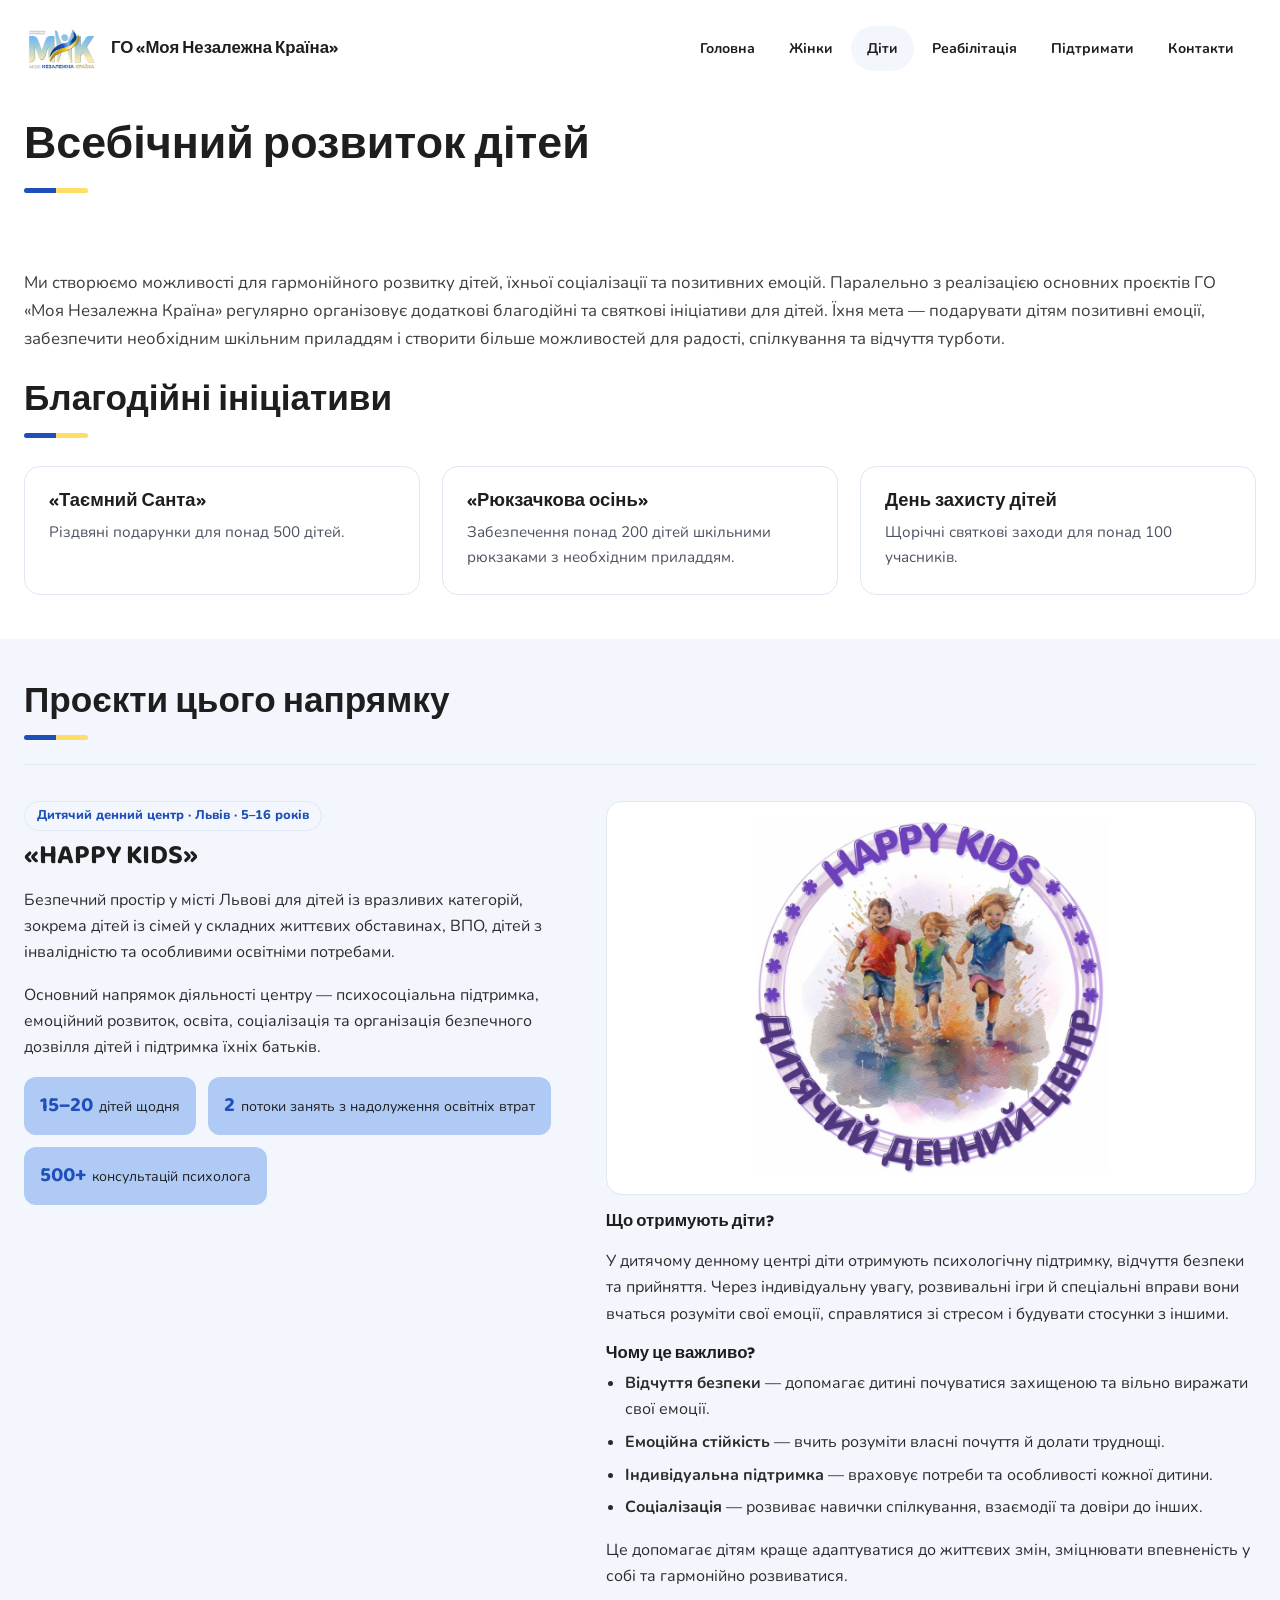
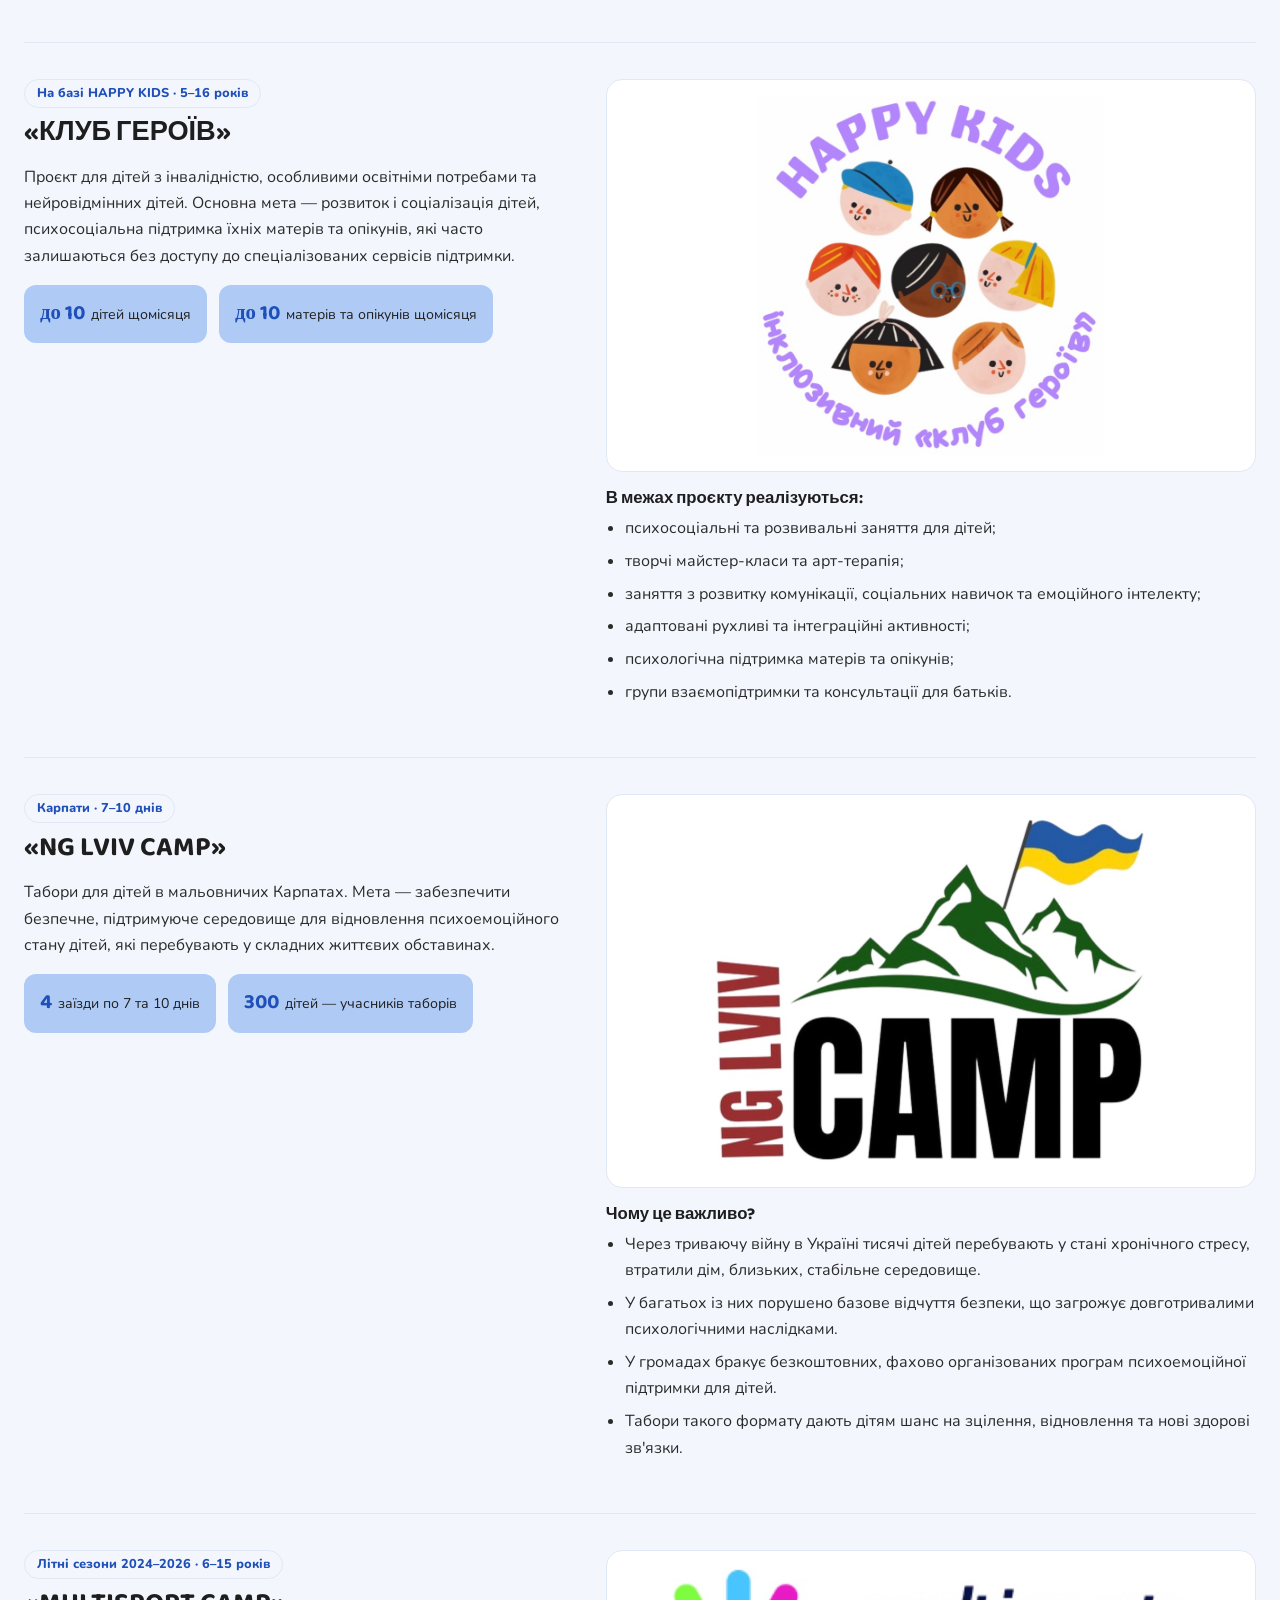
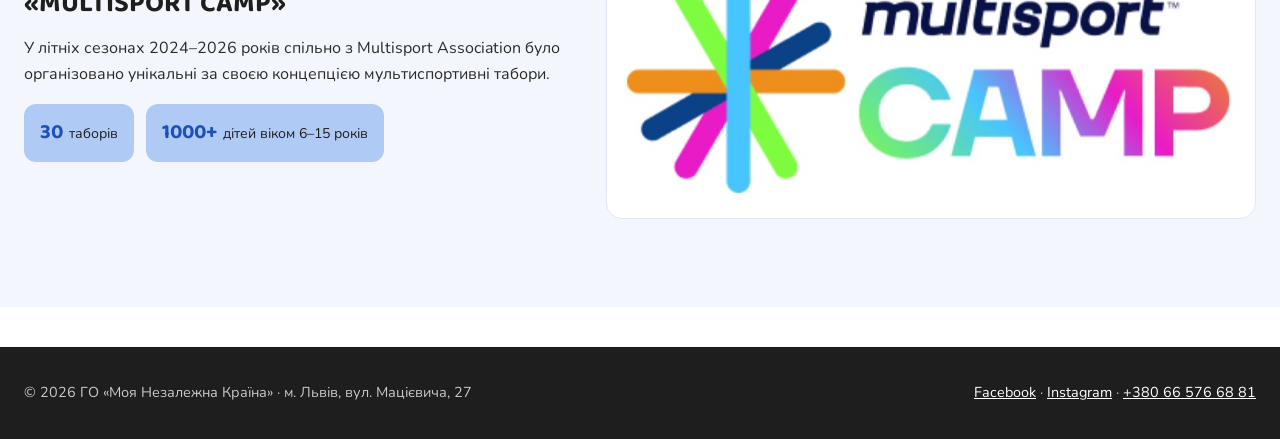
==== commit f046cfd9: "Update support and rehab pages, hide placeholders - Support page: replace Monobank jar with QR code " ====
--- a/children.html
+++ b/children.html
@@ -58,11 +58,6 @@
       <div class="card"><h3>День захисту дітей</h3><p>Щорічні святкові заходи для понад 100 учасників.</p></div>
     </div>
 
-    <div class="photo-trio">
-      <div class="img-slot" data-label="Фото: «Таємний Санта»"><img src="images/kids-initiative-1.jpg" alt="Фото: «Таємний Санта»" loading="lazy" onerror="this.remove()"></div>
-      <div class="img-slot" data-label="Фото: «Рюкзачкова осінь»"><img src="images/kids-initiative-2.jpg" alt="Фото: «Рюкзачкова осінь»" loading="lazy" onerror="this.remove()"></div>
-      <div class="img-slot" data-label="Фото: День захисту дітей"><img src="images/kids-initiative-3.jpg" alt="Фото: День захисту дітей" loading="lazy" onerror="this.remove()"></div>
-    </div>
   </div>
 </section>
 
@@ -163,6 +158,7 @@
   </div>
 </section>
 
+<!-- ОНОВЛЕННЯ: тимчасово приховано
 <section>
   <div class="wrap">
     
@@ -175,6 +171,7 @@
     </div>
   </div>
 </section>
+-->
 
 </main>
 
--- a/style.css
+++ b/style.css
@@ -48,7 +48,7 @@
 
 nav{
   display:flex;flex-wrap:nowrap;gap:2px;
-  background:var(--accent);border-radius:40px;padding:6px;
+  border-radius:40px;padding:6px;
   overflow-x:auto;scrollbar-width:none;
 }
 nav::-webkit-scrollbar{display:none;}
@@ -58,8 +58,8 @@
   padding:11px 16px;border-radius:30px;white-space:nowrap;flex-shrink:0;
   transition:background .15s,color .15s;
 }
-nav a:hover{background:rgba(255,255,255,.45);}
-nav a.active{background:var(--yellow);color:var(--ink);}
+nav a:hover{background:var(--soft);}
+nav a.active{background:var(--soft);color:var(--ink);}
 .nav-toggle{
   display:none;background:var(--accent);border:none;color:var(--ink);
   padding:10px 16px;border-radius:30px;font-size:.95rem;font-weight:700;cursor:pointer;
@@ -210,7 +210,7 @@
 
 /* HOME: full-width hero on a background photo */
 .hero-banner{
-  position:relative;min-height:78vh;display:flex;align-items:center;justify-content:center;
+  position:relative;min-height:78vh;display:flex;flex-direction:column;align-items:center;justify-content:center;
   text-align:center;color:#fff;padding:80px 24px;
   background:#14254a url('images/hero.jpg') center/cover no-repeat;
 }
@@ -218,7 +218,7 @@
   content:"";position:absolute;inset:0;
   background:linear-gradient(180deg,rgba(10,20,45,.55),rgba(10,20,45,.7));
 }
-.hero-banner .hero-inner{position:relative;max-width:900px;}
+.hero-banner .hero-inner{position:relative;max-width:900px;margin:auto 0;}
 .hero-banner h1{
   color:#fff;font-size:3.4rem;text-transform:uppercase;letter-spacing:.5px;
   text-shadow:0 2px 18px rgba(0,0,0,.35);
@@ -228,14 +228,16 @@
 .btn.light:hover{background:var(--accent);}
 .btn.yellow{background:var(--yellow);color:var(--ink);}
 .btn.yellow:hover{background:#F7D04E;}
+.btn.soft{background:var(--accent);color:var(--ink);}
+.btn.soft:hover{background:#9DBDF0;}
 @media (max-width:760px){.hero-banner{min-height:70vh;}.hero-banner h1{font-size:2rem;}}
 
 /* HOME: headline number */
-.big-stat{text-align:center;padding:44px 40px;margin-top:48px;background:var(--accent);border-radius:20px;}
+.big-stat{position:relative;text-align:center;margin-top:40px;}
 .big-stat b{
-  display:block;font-family:'Baloo 2',sans-serif;font-size:5.5rem;line-height:1;color:var(--ink);
-}
-.big-stat span{display:block;margin-top:10px;font-size:1.35rem;color:var(--ink);font-weight:700;}
+  display:block;font-family:'Baloo 2',sans-serif;font-size:5.5rem;line-height:1;color:#fff;text-shadow:0 4px 18px rgba(0,0,0,.45);
+}
+.big-stat span{display:block;margin-top:10px;font-size:1.35rem;color:#fff;font-weight:700;text-shadow:0 2px 10px rgba(0,0,0,.4);}
 @media (max-width:760px){.big-stat b{font-size:3.8rem;}.big-stat span{font-size:1.1rem;}}
 
 .lead-name{font-weight:800;color:var(--ink);}
@@ -279,3 +281,10 @@
 @media (max-width:860px){.direction-head{grid-template-columns:1fr;gap:20px;}}
 
 .project .project-logo{margin-bottom:8px;}
+
+.cta.centered{flex-direction:column;justify-content:center;text-align:center;}
+.cta.centered h2{font-size:1.4rem;}
+.qr-block .qr{width:280px;max-width:100%;height:auto;margin:8px 0 20px;border-radius:12px;background:#fff;padding:10px;}
+.info-block .note{margin-top:24px;}
+.rehab-stat b{text-align:center;}
+.rehab-stat span{font-size:1.05rem;}
